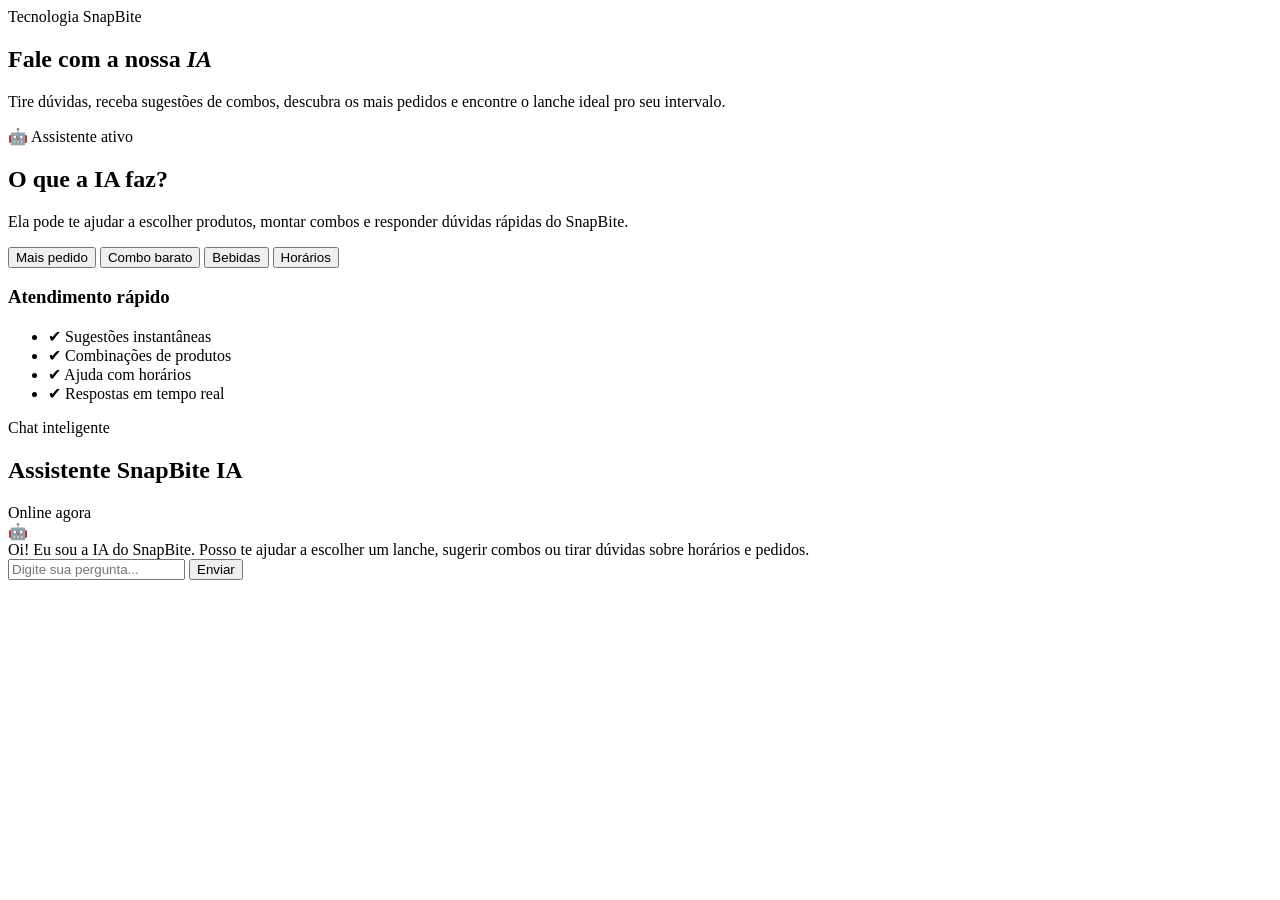
==== IA.html @ 82b2a39b "Add files via upload" ====
<!DOCTYPE html>
<html lang="pt-BR">
<head>
  <meta charset="UTF-8">
  <meta name="viewport" content="width=device-width, initial-scale=1.0">
  <title>Assistente IA | SnapBite</title>
  <link rel="icon" href="data:image/svg+xml,<svg xmlns='http://www.w3.org/2000/svg' viewBox='0 0 100 100'><text y='.9em' font-size='90'>🤖</text></svg>">
  <link rel="stylesheet" href="css/global.css">
  <link rel="stylesheet" href="css/ia.css">
</head>
<body>
  <script src="js/skeleton.js"></script>
  <main>
    <section class="ia-hero">
      <div class="ia-hero-inner">
        <span class="eyebrow">Tecnologia SnapBite</span>
        <h1>Fale com a nossa <em>IA</em></h1>
        <p>
          Tire dúvidas, receba sugestões de combos, descubra os mais pedidos
          e encontre o lanche ideal pro seu intervalo.
        </p>
      </div>
    </section>

    <section class="ia-page">
      <div class="ia-container">
        <div class="ia-grid">
          <aside class="ia-sidebar">
            <div class="ia-side-card">
              <div class="ia-badge">🤖 Assistente ativo</div>
              <h2>O que a IA faz?</h2>
              <p>
                Ela pode te ajudar a escolher produtos, montar combos
                e responder dúvidas rápidas do SnapBite.
              </p>

              <div class="ia-sugestoes">
                <button class="sugestao-btn" data-msg="Qual é o lanche mais pedido?">Mais pedido</button>
                <button class="sugestao-btn" data-msg="Me sugere um combo barato">Combo barato</button>
                <button class="sugestao-btn" data-msg="Quais bebidas combinam com hambúrguer?">Bebidas</button>
                <button class="sugestao-btn" data-msg="Quais são os horários de compra?">Horários</button>
              </div>
            </div>

            <div class="ia-side-card">
              <h3>Atendimento rápido</h3>
              <ul class="ia-info-list">
                <li>✔ Sugestões instantâneas</li>
                <li>✔ Combinações de produtos</li>
                <li>✔ Ajuda com horários</li>
                <li>✔ Respostas em tempo real</li>
              </ul>
            </div>
          </aside>

          <div class="ia-chat-card">
            <div class="ia-chat-top">
              <div>
                <span class="eyebrow">Chat inteligente</span>
                <h2>Assistente SnapBite IA</h2>
              </div>
              <div class="ia-status">
                <span class="ia-status-dot"></span>
                Online agora
              </div>
            </div>

            <div class="ia-chat-box" id="chat-box">
              <div class="msg msg-ia">
                <div class="msg-avatar">🤖</div>
                <div class="msg-bubble">
                  Oi! Eu sou a IA do SnapBite. Posso te ajudar a escolher um lanche,
                  sugerir combos ou tirar dúvidas sobre horários e pedidos.
                </div>
              </div>
            </div>

            <form class="ia-form" id="ia-form">
              <input
                type="text"
                id="ia-input"
                placeholder="Digite sua pergunta..."
                autocomplete="off"
              >
              <button type="submit" class="btn-primary">Enviar</button>
            </form>
          </div>
        </div>
      </div>
    </section>
  </main>

  <script src="js/components.js"></script>
  <script src="js/const respostasIA = [.js"></script>
  <script src="js/app.js"></script>
<script type="module" src="backend/firebase-auth.js"></script>

</body>
</html>
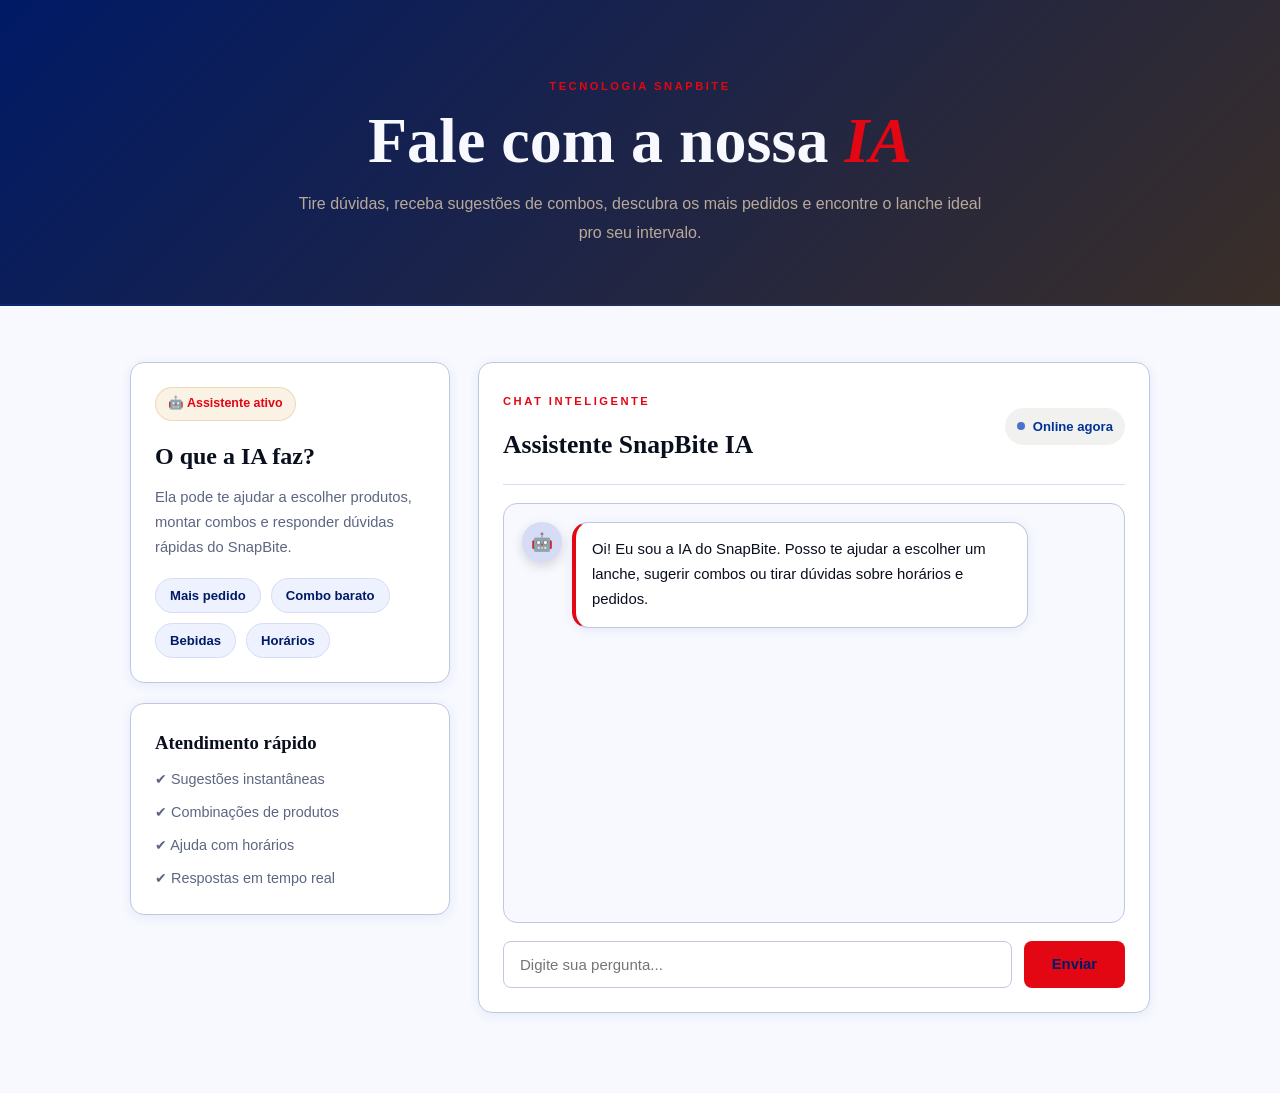
==== commit 10c0b5d8: "Atualizar o IA.html" ====
--- a/IA.html
+++ b/IA.html
@@ -5,8 +5,8 @@
   <meta name="viewport" content="width=device-width, initial-scale=1.0">
   <title>Assistente IA | SnapBite</title>
   <link rel="icon" href="data:image/svg+xml,<svg xmlns='http://www.w3.org/2000/svg' viewBox='0 0 100 100'><text y='.9em' font-size='90'>🤖</text></svg>">
-  <link rel="stylesheet" href="css/global.css">
-  <link rel="stylesheet" href="css/ia.css">
+  <link rel="stylesheet" href="global.css">
+  <link rel="stylesheet" href="IA.css">
 </head>
 <body>
   <script src="js/skeleton.js"></script>
--- a/global.css
+++ b/global.css
@@ -0,0 +1,1398 @@
+@import url('https://fonts.googleapis.com/css2?family=Playfair+Display:ital,wght@0,700;0,900;1,700&family=DM+Sans:wght@300;400;500;600;700&family=DM+Mono:wght@400;500&display=swap');
+
+:root {
+  /* ── CORES SENAI ── */
+  --mostarda:   #E30613;   /* vermelho SENAI (primário) */
+  --mostarda-cl:#FF4D57;   /* vermelho claro */
+  --vinho:      #003399;   /* azul SENAI (secundário) */
+  --vinho-cl:   #0047CC;   /* azul claro */
+  --creme:      #EEF2FF;   /* azul muito claro (fundo suave) */
+  --creme-esc:  #D6DCF5;   /* azul bordas suaves */
+  --oliva:      #003399;   /* azul escuro (reutilizado) */
+  --oliva-cl:   #4D72CC;   /* azul médio */
+  --terracota:  #C4002A;   /* vermelho escuro */
+  --terracota-cl:#E8335A;  /* vermelho médio */
+  --off-white:  #F7F9FF;   /* fundo branco azulado */
+  --cinza-q:    #5C6680;   /* cinza azulado */
+  --cinza-borda:#C0C8E0;   /* borda cinza azulada */
+  --preto-q:    #0A0F1E;   /* quase preto azulado */
+  --preto-mid:  #001A66;   /* azul SENAI muito escuro (navbar) */
+  --sombra-s:  0 2px 12px rgba(0,51,153,0.08);
+  --sombra-m:  0 6px 28px rgba(0,51,153,0.12);
+  --sombra-g:  0 16px 56px rgba(0,51,153,0.18);
+  --radius:    14px;
+  --radius-sm: 8px;
+  --radius-xl: 24px;
+  --t:         0.22s cubic-bezier(.4,0,.2,1);
+  --max-w:     1140px;
+  --gutter:    clamp(20px, 5vw, 60px);
+}
+
+*, *::before, *::after { box-sizing: border-box; margin: 0; padding: 0; }
+html { scroll-behavior: smooth; }
+
+html, body {
+  width: 100%;
+  min-height: 100%;
+}
+
+body {
+  font-family: 'DM Sans', sans-serif;
+  background: var(--off-white);
+  color: var(--preto-q);
+  min-height: 100vh;
+  display: flex;
+  flex-direction: column;
+  font-size: 16px;
+  line-height: 1.6;
+}
+
+body > main {
+  flex: 1;
+  display: block;
+  width: 100%;
+}
+
+body > .footer {
+  margin-top: auto;
+  flex-shrink: 0;
+}
+
+a { color: inherit; text-decoration: none; }
+img { display: block; max-width: 100%; }
+button, input, select, textarea { font-family: inherit; }
+
+.container {
+  width: 100%;
+  max-width: var(--max-w);
+  margin-left: auto;
+  margin-right: auto;
+  padding-left: var(--gutter);
+  padding-right: var(--gutter);
+}
+
+/* ── NAVBAR ── */
+.navbar {
+  position: sticky;
+  top: 0;
+  z-index: 1000;
+  background: var(--preto-mid);
+  border-bottom: 2px solid var(--mostarda);
+}
+
+.navbar-inner {
+  max-width: var(--max-w);
+  margin: 0 auto;
+  padding: 0 var(--gutter);
+  height: 64px;
+  display: grid;
+  grid-template-columns: 64px 1fr auto;
+  align-items: center;
+  gap: 16px;
+}
+
+.navbar-side-left {
+  display: flex;
+  align-items: center;
+  justify-content: flex-start;
+}
+
+.navbar-logo-wrap {
+  display: flex;
+  align-items: center;
+  justify-content: center;
+  gap: 10px;
+  min-width: 0;
+}
+
+.navbar-side-right {
+  display: flex;
+  align-items: center;
+  justify-content: flex-end;
+  gap: 10px;
+  min-width: max-content;
+}
+
+.navbar-logo {
+  font-family: 'Playfair Display', serif;
+  font-size: 1.55rem;
+  font-weight: 900;
+  color: var(--mostarda);
+  letter-spacing: -0.5px;
+  flex-shrink: 0;
+}
+.navbar-logo em { font-style: italic; color: var(--off-white); font-weight: 700; }
+
+.navbar-senai-logo {
+  height: 36px;
+  width: auto;
+  object-fit: contain;
+  flex-shrink: 0;
+  filter: brightness(0) invert(1);
+}
+
+.navbar-logo-divider {
+  color: rgba(255,255,255,0.4);
+  font-size: 1.4rem;
+  font-weight: 300;
+  flex-shrink: 0;
+  margin: 0 4px;
+  line-height: 1;
+}
+
+.navbar-links {
+  display: flex;
+  align-items: center;
+  gap: 2px;
+  list-style: none;
+}
+.navbar-links a {
+  display: block;
+  color: #C8BFB0;
+  font-size: 0.875rem;
+  font-weight: 500;
+  padding: 6px 14px;
+  border-radius: 6px;
+  transition: background var(--t), color var(--t);
+}
+.navbar-links a:hover { background: rgba(200,149,42,0.15); color: var(--mostarda-cl); }
+.navbar-links a.active { background: var(--mostarda); color: var(--preto-mid); font-weight: 700; }
+
+.navbar-actions { display: flex; align-items: center; gap: 10px; flex-shrink: 0; }
+
+.hamburger {
+  display: flex;
+  align-items: center;
+  justify-content: center;
+  flex-direction: column;
+  gap: 4px;
+  cursor: pointer;
+  background: none;
+  border: 1.5px solid var(--mostarda);
+  border-radius: 10px;
+  padding: 10px;
+  width: 42px;
+  height: 42px;
+  margin: 0;
+}
+
+.hamburger span {
+  display: block;
+  width: 18px;
+  height: 2px;
+  background: var(--mostarda);
+  border-radius: 2px;
+  transition: var(--t);
+}
+
+.btn-carrinho {
+  position: relative;
+  background: var(--vinho);
+  color: #fff;
+  border: none;
+  border-radius: var(--radius-sm);
+  padding: 8px 18px;
+  font-weight: 600;
+  font-size: 0.85rem;
+  cursor: pointer;
+  display: flex;
+  align-items: center;
+  gap: 8px;
+  transition: background var(--t), transform var(--t);
+}
+.btn-carrinho:hover { background: var(--vinho-cl); transform: translateY(-1px); }
+
+.carrinho-badge {
+  background: var(--mostarda);
+  color: var(--preto-mid);
+  border-radius: 50%;
+  font-size: 0.65rem;
+  font-weight: 700;
+  width: 18px; height: 18px;
+  display: flex; align-items: center; justify-content: center;
+  position: absolute;
+  top: -7px; right: -7px;
+  border: 2px solid var(--preto-mid);
+}
+
+.btn-login-nav {
+  background: transparent;
+  color: var(--mostarda);
+  border: 1.5px solid var(--mostarda);
+  border-radius: var(--radius-sm);
+  padding: 7px 16px;
+  font-weight: 600;
+  font-size: 0.85rem;
+  cursor: pointer;
+  transition: background var(--t), color var(--t);
+}
+.btn-login-nav:hover { background: var(--mostarda); color: var(--preto-mid); }
+
+/* ── BOTÕES ── */
+.btn-primary {
+  background: var(--mostarda);
+  color: var(--preto-mid);
+  border: none;
+  border-radius: var(--radius-sm);
+  padding: 13px 28px;
+  font-weight: 700;
+  font-size: 0.925rem;
+  cursor: pointer;
+  transition: background var(--t), transform var(--t), box-shadow var(--t);
+  display: inline-flex;
+  align-items: center;
+  gap: 8px;
+}
+.btn-primary:hover { background: var(--mostarda-cl); transform: translateY(-2px); box-shadow: 0 6px 20px rgba(200,149,42,0.35); }
+
+.btn-secondary {
+  background: var(--vinho);
+  color: #fff;
+  border: none;
+  border-radius: var(--radius-sm);
+  padding: 12px 26px;
+  font-weight: 600;
+  font-size: 0.9rem;
+  cursor: pointer;
+  transition: background var(--t), transform var(--t);
+  display: inline-flex;
+  align-items: center;
+  gap: 8px;
+}
+.btn-secondary:hover { background: var(--vinho-cl); transform: translateY(-2px); }
+
+.btn-ghost {
+  background: transparent;
+  color: var(--oliva);
+  border: 1.5px solid var(--oliva);
+  border-radius: var(--radius-sm);
+  padding: 12px 26px;
+  font-weight: 600;
+  font-size: 0.9rem;
+  cursor: pointer;
+  transition: background var(--t), color var(--t);
+  display: inline-flex;
+  align-items: center;
+  gap: 8px;
+}
+.btn-ghost:hover { background: var(--oliva); color: #fff; }
+
+/* ── FOOTER ── */
+/* garante que o footer sempre fica no fundo */
+main {
+  flex: 1;
+}
+.footer {
+  margin-top: auto;
+}
+.footer {
+  background: var(--preto-mid);
+  color: #A09080;
+  flex-shrink: 0;
+  margin-top: auto;
+}
+
+.footer-main {
+  max-width: var(--max-w);
+  margin: 0 auto;
+  padding: 64px var(--gutter) 48px;
+  display: grid;
+  grid-template-columns: 2.2fr 1fr 1fr 1.5fr;
+  gap: 48px;
+  border-bottom: 1px solid rgba(255,255,255,0.06);
+}
+
+.footer-logo {
+  font-family: 'Playfair Display', serif;
+  font-size: 1.8rem;
+  font-weight: 900;
+  color: var(--mostarda);
+  display: block;
+  margin-bottom: 14px;
+}
+.footer-logo em { font-style: italic; color: #99B8FF; font-weight: 700; }
+
+.footer-brand p { font-size: 0.875rem; line-height: 1.75; color: #7A6E60; max-width: 260px; }
+
+.footer-socials { display: flex; gap: 10px; margin-top: 22px; }
+
+.soc { width: 36px; height: 36px; border-radius: 8px; display: flex; align-items: center; justify-content: center; font-size: 1rem; cursor: pointer; transition: transform var(--t), opacity var(--t); opacity: 0.8; }
+.soc:hover { transform: translateY(-3px); opacity: 1; }
+.soc.ig { background: #833ab4; color: #fff; }
+.soc.tw { background: #1DA1F2; color: #fff; }
+.soc.wa { background: #25D366; color: #fff; }
+
+.footer-col h4 { font-size: 0.7rem; font-weight: 700; text-transform: uppercase; letter-spacing: 2px; color: var(--mostarda); margin-bottom: 18px; }
+.footer-col ul { list-style: none; display: flex; flex-direction: column; gap: 9px; }
+.footer-col ul a { font-size: 0.875rem; color: #7A6E60; transition: color var(--t), padding-left var(--t); display: block; }
+.footer-col ul a:hover { color: var(--creme); padding-left: 5px; }
+
+.horario-row { display: flex; justify-content: space-between; font-size: 0.85rem; gap: 12px; padding: 6px 0; border-bottom: 1px solid rgba(255,255,255,0.04); }
+.horario-row:last-of-type { border-bottom: none; }
+.horario-row .dia { color: #6A5E52; }
+.horario-row .hr { color: var(--oliva-cl); font-weight: 600; font-family: 'DM Mono', monospace; font-size: 0.8rem; }
+.horario-row.off .hr { color: #5A4E48; }
+
+.footer-bottom-bar {
+  max-width: var(--max-w);
+  margin: 0 auto;
+  padding: 22px var(--gutter);
+  display: flex;
+  align-items: center;
+  justify-content: space-between;
+  gap: 16px;
+  flex-wrap: wrap;
+  font-size: 0.8rem;
+  color: #4A3E38;
+}
+.footer-bottom-bar a { color: #5A4E48; transition: color var(--t); }
+.footer-bottom-bar a:hover { color: var(--mostarda); }
+
+/* ── COOKIE ── */
+.cookie-banner {
+  position: fixed;
+  bottom: 0; left: 0; right: 0;
+  z-index: 9999;
+  background: var(--preto-mid);
+  border-top: 2px solid var(--mostarda);
+  transform: translateY(0);
+  transition: transform 0.4s cubic-bezier(.4,0,.2,1);
+}
+.cookie-banner.hidden { transform: translateY(110%); }
+.cookie-inner { max-width: var(--max-w); margin: 0 auto; padding: 18px var(--gutter); display: flex; align-items: center; justify-content: space-between; gap: 24px; flex-wrap: wrap; }
+.cookie-text { font-size: 0.875rem; color: #B0A090; line-height: 1.6; max-width: 640px; }
+.cookie-text a { color: var(--mostarda); font-weight: 600; text-decoration: underline; text-underline-offset: 3px; }
+.cookie-btns { display: flex; gap: 10px; flex-shrink: 0; }
+.btn-ck-ok { background: var(--mostarda); color: var(--preto-mid); border: none; border-radius: var(--radius-sm); padding: 9px 22px; font-weight: 700; font-size: 0.85rem; cursor: pointer; transition: background var(--t); }
+.btn-ck-ok:hover { background: var(--mostarda-cl); }
+.btn-ck-no { background: transparent; color: #6A5E52; border: 1px solid #3A3028; border-radius: var(--radius-sm); padding: 9px 18px; font-size: 0.85rem; cursor: pointer; transition: border-color var(--t), color var(--t); }
+.btn-ck-no:hover { border-color: #6A5E52; color: #B0A090; }
+
+/* ── MODAL ── */
+.modal-overlay { position: fixed; inset: 0; background: rgba(28,20,16,0.72); z-index: 5000; display: flex; align-items: center; justify-content: center; padding: 20px; opacity: 0; pointer-events: none; transition: opacity 0.28s; backdrop-filter: blur(3px); }
+.modal-overlay.active { opacity: 1; pointer-events: all; }
+.modal-box { background: var(--off-white); border-radius: var(--radius-xl); padding: 40px; max-width: 440px; width: 100%; box-shadow: var(--sombra-g); transform: translateY(24px) scale(0.98); transition: transform 0.32s cubic-bezier(.4,0,.2,1); position: relative; border-top: 4px solid var(--mostarda); }
+.modal-overlay.active .modal-box { transform: translateY(0) scale(1); }
+.modal-close { position: absolute; top: 14px; right: 18px; background: none; border: none; font-size: 1.3rem; cursor: pointer; color: var(--cinza-q); line-height: 1; transition: color var(--t); }
+.modal-close:hover { color: var(--terracota); }
+.modal-box h2 { font-family: 'Playfair Display', serif; font-size: 1.7rem; font-weight: 900; color: var(--preto-q); margin-bottom: 5px; }
+.modal-sub { color: var(--cinza-q); font-size: 0.9rem; margin-bottom: 26px; }
+.modal-tabs { display: flex; gap: 3px; background: var(--creme-esc); border-radius: var(--radius-sm); padding: 3px; margin-bottom: 22px; }
+.modal-tab { flex: 1; padding: 8px; border-radius: 6px; cursor: pointer; font-weight: 600; font-size: 0.875rem; color: var(--cinza-q); border: none; background: none; transition: background var(--t), color var(--t); text-align: center; }
+.modal-tab.active { background: var(--off-white); color: var(--preto-q); box-shadow: var(--sombra-s); }
+.tab-content { display: none; }
+.tab-content.active { display: block; }
+.social-btns { display: flex; flex-direction: column; gap: 10px; margin-bottom: 20px; }
+.btn-soc { display: flex; align-items: center; gap: 12px; border: 1.5px solid var(--cinza-borda); border-radius: var(--radius-sm); padding: 11px 16px; font-weight: 600; font-size: 0.9rem; cursor: pointer; background: #fff; color: var(--preto-q); transition: border-color var(--t), box-shadow var(--t), transform var(--t); }
+.btn-soc:hover { border-color: var(--mostarda); box-shadow: 0 3px 12px rgba(200,149,42,0.15); transform: translateY(-1px); }
+.btn-soc img { width: 20px; height: 20px; border-radius: 4px; }
+.divider { display: flex; align-items: center; gap: 10px; margin-bottom: 18px; font-size: 0.8rem; color: var(--cinza-borda); font-weight: 500; letter-spacing: 0.5px; text-transform: uppercase; }
+.divider::before, .divider::after { content: ''; flex: 1; height: 1px; background: var(--cinza-borda); }
+.form-group { margin-bottom: 14px; }
+.form-group label { display: block; font-size: 0.8rem; font-weight: 700; color: var(--oliva); margin-bottom: 6px; text-transform: uppercase; letter-spacing: 0.8px; }
+.form-group input { width: 100%; padding: 11px 14px; border: 1.5px solid var(--cinza-borda); border-radius: var(--radius-sm); font-size: 0.9rem; background: #fff; transition: border-color var(--t); outline: none; color: var(--preto-q); }
+.form-group input:focus { border-color: var(--mostarda); }
+.modal-sucesso .modal-box { text-align: center; border-top-color: var(--oliva-cl); }
+.sucesso-icon { font-size: 4rem; margin-bottom: 14px; }
+.modal-sucesso h2 { color: var(--oliva); font-size: 1.6rem; margin-bottom: 12px; }
+.msg-compra { background: var(--creme-esc); border-left: 4px solid var(--oliva-cl); border-radius: var(--radius-sm); padding: 18px; font-size: 0.95rem; line-height: 1.7; color: var(--preto-mid); text-align: left; margin: 18px 0 24px; font-weight: 500; }
+
+/* ── TOAST ── */
+.toast-container { position: fixed; bottom: 28px; right: 28px; z-index: 8000; display: flex; flex-direction: column; gap: 10px; }
+.toast { background: var(--preto-mid); color: var(--creme); padding: 14px 20px; border-radius: var(--radius-sm); display: flex; align-items: center; gap: 10px; font-size: 0.875rem; font-weight: 500; max-width: 320px; box-shadow: var(--sombra-g); animation: toastIn 0.3s cubic-bezier(.4,0,.2,1); border-left: 3px solid var(--oliva-cl); }
+.toast.success { border-left-color: var(--oliva-cl); }
+.toast.error { border-left-color: var(--terracota); }
+.toast.warning { border-left-color: var(--mostarda); }
+.toast.info { border-left-color: var(--vinho-cl); }
+.toast .toast-icon { font-size: 1.1rem; flex-shrink: 0; }
+@keyframes toastIn { from { transform: translateX(50px); opacity: 0; } to { transform: translateX(0); opacity: 1; } }
+
+/* ── UTILS ── */
+.eyebrow { display: inline-block; font-size: 0.7rem; font-weight: 700; text-transform: uppercase; letter-spacing: 2.5px; color: var(--mostarda); margin-bottom: 10px; }
+.section-title { font-family: 'Playfair Display', serif; font-size: clamp(1.7rem, 3.5vw, 2.4rem); font-weight: 900; color: var(--preto-q); line-height: 1.15; margin-bottom: 10px; }
+.section-lead { color: var(--cinza-q); font-size: 1rem; line-height: 1.7; max-width: 560px; }
+.tag { display: inline-block; padding: 3px 10px; border-radius: 4px; font-size: 0.7rem; font-weight: 700; text-transform: uppercase; letter-spacing: 1px; }
+.tag-m { background: var(--mostarda); color: var(--preto-mid); }
+.tag-v { background: var(--vinho); color: #fff; }
+.tag-o { background: var(--oliva); color: #fff; }
+.tag-t { background: var(--terracota); color: #fff; }
+
+/* ── RESPONSIVO ── */
+@media (max-width: 900px) {
+  .navbar-links { display: none; flex-direction: column; gap: 4px; position: absolute; top: 64px; left: 0; right: 0; background: var(--preto-mid); padding: 16px var(--gutter) 20px; border-bottom: 2px solid var(--mostarda); }
+  .navbar-links.open { display: flex; }
+  .navbar-links a { padding: 10px 14px; border-radius: var(--radius-sm); }
+  .navbar-inner { position: relative; }
+  .hamburger { display: flex; }
+  .footer-main { grid-template-columns: 1fr 1fr; gap: 32px; }
+}
+@media (max-width: 560px) {
+  .footer-main { grid-template-columns: 1fr; gap: 28px; }
+  .modal-box { padding: 28px 20px; }
+  .cookie-inner { flex-direction: column; align-items: flex-start; }
+}
+
+/* ─────────────────────────────────────────
+   MODAL DE PAGAMENTO
+   ───────────────────────────────────────── */
+.pagamento-box {
+  max-width: 500px;
+  border-top-color: var(--oliva-cl);
+}
+
+.pag-total-pill {
+  display: inline-block;
+  background: var(--creme-esc);
+  border: 1.5px solid var(--cinza-borda);
+  border-radius: 50px;
+  padding: 6px 18px;
+  font-family: 'DM Mono', monospace;
+  font-size: 1rem;
+  font-weight: 600;
+  color: var(--vinho);
+  margin-bottom: 24px;
+}
+
+.metodos-grid {
+  display: grid;
+  grid-template-columns: 1fr 1fr;
+  gap: 12px;
+  margin-bottom: 20px;
+}
+
+.metodo-btn {
+  display: flex;
+  align-items: center;
+  gap: 12px;
+  border: 2px solid var(--cinza-borda);
+  border-radius: var(--radius);
+  padding: 14px 16px;
+  background: #fff;
+  cursor: pointer;
+  text-align: left;
+  transition: border-color var(--t), box-shadow var(--t), background var(--t);
+  position: relative;
+}
+
+.metodo-btn:hover {
+  border-color: var(--mostarda);
+  box-shadow: 0 4px 16px rgba(200,149,42,0.15);
+}
+
+.metodo-btn.ativo {
+  border-color: var(--oliva);
+  background: rgba(74,82,64,0.04);
+  box-shadow: 0 4px 16px rgba(74,82,64,0.15);
+}
+
+.metodo-icon {
+  font-size: 1.6rem;
+  flex-shrink: 0;
+  width: 36px;
+  text-align: center;
+}
+
+.metodo-info {
+  display: flex;
+  flex-direction: column;
+  gap: 2px;
+  flex: 1;
+}
+
+.metodo-nome {
+  font-weight: 700;
+  font-size: 0.95rem;
+  color: var(--preto-q);
+}
+
+.metodo-desc {
+  font-size: 0.75rem;
+  color: var(--cinza-q);
+}
+
+.metodo-check {
+  font-size: 0.8rem;
+  font-weight: 900;
+  color: var(--oliva-cl);
+  opacity: 0;
+  transition: opacity var(--t);
+  flex-shrink: 0;
+}
+
+.metodo-btn.ativo .metodo-check { opacity: 1; }
+
+.pag-extra {
+  margin-bottom: 16px;
+  animation: fadeInPag 0.25s ease;
+}
+
+@keyframes fadeInPag {
+  from { opacity: 0; transform: translateY(8px); }
+  to   { opacity: 1; transform: translateY(0); }
+}
+
+.btn-confirmar-pag {
+  width: 100%;
+  padding: 15px;
+  background: var(--oliva);
+  color: #fff;
+  border: none;
+  border-radius: var(--radius-sm);
+  font-weight: 700;
+  font-size: 0.97rem;
+  cursor: pointer;
+  margin-top: 8px;
+  transition: background var(--t), opacity var(--t), transform var(--t), box-shadow var(--t);
+  display: flex;
+  align-items: center;
+  justify-content: center;
+  gap: 8px;
+}
+
+.btn-confirmar-pag:not(:disabled):hover {
+  background: #3a4132;
+  transform: translateY(-2px);
+  box-shadow: 0 6px 20px rgba(74,82,64,0.35);
+}
+
+.btn-confirmar-pag:disabled {
+  opacity: 0.38;
+  cursor: not-allowed;
+}
+
+/* ═══════════════════════════════════════════════════════
+   SKELETON LOADING — SnapBite
+   Sistema de esqueleto animado para carregamento de página
+   ═══════════════════════════════════════════════════════ */
+
+/* ── Tela de splash ao carregar a página ── */
+#snapbite-splash {
+  position: fixed;
+  inset: 0;
+  z-index: 99999;
+  background: var(--preto-mid);
+  display: flex;
+  flex-direction: column;
+  align-items: center;
+  justify-content: center;
+  gap: 28px;
+  transition: opacity 0.5s cubic-bezier(.4,0,.2,1), visibility 0.5s;
+}
+
+#snapbite-splash.hidden {
+  opacity: 0;
+  visibility: hidden;
+  pointer-events: none;
+}
+
+.splash-logo {
+  font-family: 'Playfair Display', serif;
+  font-size: 2.8rem;
+  font-weight: 900;
+  color: var(--mostarda);
+  letter-spacing: -1px;
+  animation: splashPulse 1.6s ease-in-out infinite;
+}
+
+.splash-logo em {
+  font-style: italic;
+  color: var(--off-white);
+  font-weight: 700;
+}
+
+@keyframes splashPulse {
+  0%, 100% { opacity: 1; transform: scale(1); }
+  50%       { opacity: 0.7; transform: scale(0.97); }
+}
+
+.splash-bar-wrap {
+  width: 200px;
+  height: 3px;
+  background: rgba(255,255,255,0.08);
+  border-radius: 99px;
+  overflow: hidden;
+}
+
+.splash-bar {
+  height: 100%;
+  width: 0%;
+  background: linear-gradient(90deg, var(--mostarda), var(--mostarda-cl));
+  border-radius: 99px;
+  transition: width 0.35s cubic-bezier(.4,0,.2,1);
+  box-shadow: 0 0 12px rgba(200,149,42,0.5);
+}
+
+.splash-tagline {
+  font-size: 0.75rem;
+  font-weight: 600;
+  letter-spacing: 3px;
+  text-transform: uppercase;
+  color: #6A5E52;
+}
+
+/* ── Shimmer base — aplicado em qualquer elemento ── */
+.sk {
+  background: linear-gradient(
+    90deg,
+    var(--creme-esc) 25%,
+    #f0e8d4 50%,
+    var(--creme-esc) 75%
+  );
+  background-size: 200% 100%;
+  animation: shimmer 1.6s infinite linear;
+  border-radius: 6px;
+  display: block;
+}
+
+@keyframes shimmer {
+  0%   { background-position: 200% 0; }
+  100% { background-position: -200% 0; }
+}
+
+/* ── Wrapper que envolve o conteúdo real e o skeleton ── */
+.sk-wrap { position: relative; }
+
+.sk-wrap .sk-layer {
+  position: absolute;
+  inset: 0;
+  z-index: 10;
+  background: var(--off-white);
+  transition: opacity 0.4s ease, visibility 0.4s;
+}
+
+.sk-wrap.loaded .sk-layer {
+  opacity: 0;
+  visibility: hidden;
+  pointer-events: none;
+}
+
+/* ── Skeleton: card de produto ── */
+.sk-prod-card {
+  background: #fff;
+  border: 1.5px solid var(--cinza-borda);
+  border-radius: var(--radius);
+  overflow: hidden;
+  display: flex;
+  flex-direction: column;
+}
+
+.sk-prod-img {
+  height: 170px;
+  width: 100%;
+}
+
+.sk-prod-body {
+  padding: 18px;
+  display: flex;
+  flex-direction: column;
+  gap: 10px;
+}
+
+.sk-prod-nome  { height: 18px; width: 70%; }
+.sk-prod-desc1 { height: 13px; width: 100%; }
+.sk-prod-desc2 { height: 13px; width: 80%; }
+.sk-prod-foot  {
+  display: flex;
+  align-items: center;
+  justify-content: space-between;
+  margin-top: 8px;
+}
+.sk-prod-preco { height: 22px; width: 60px; }
+.sk-prod-btn   { height: 38px; width: 38px; border-radius: 8px; }
+
+/* ── Skeleton: hero da home ── */
+.sk-hero-tag   { height: 24px; width: 160px; border-radius: 4px; }
+.sk-hero-h1-1  { height: 54px; width: 90%; margin-top: 16px; border-radius: 8px; }
+.sk-hero-h1-2  { height: 54px; width: 70%; margin-top: 10px; border-radius: 8px; }
+.sk-hero-p     { height: 16px; width: 95%; margin-top: 18px; }
+.sk-hero-p2    { height: 16px; width: 80%; margin-top: 8px; }
+.sk-hero-ctas  { display: flex; gap: 12px; margin-top: 32px; }
+.sk-hero-btn   { height: 48px; width: 160px; border-radius: var(--radius-sm); }
+.sk-hero-btn2  { height: 48px; width: 140px; border-radius: var(--radius-sm); }
+.sk-hero-nums  { display: flex; gap: 0; margin-top: 48px; border: 1px solid var(--creme-esc); border-radius: var(--radius-sm); overflow: hidden; width: fit-content; }
+.sk-hero-num   { padding: 14px 24px; border-right: 1px solid var(--creme-esc); display: flex; flex-direction: column; gap: 6px; align-items: center; }
+.sk-hero-num:last-child { border-right: none; }
+.sk-hero-num-val { height: 26px; width: 52px; border-radius: 4px; }
+.sk-hero-num-lab { height: 11px; width: 62px; border-radius: 3px; }
+
+.sk-hero-card {
+  background: var(--creme);
+  border-radius: var(--radius-xl);
+  padding: 36px 32px;
+  max-width: 340px;
+  margin-left: auto;
+  display: flex;
+  flex-direction: column;
+  align-items: center;
+  gap: 14px;
+}
+.sk-hero-card-img   { height: 96px; width: 96px; border-radius: 50%; margin-bottom: 6px; }
+.sk-hero-card-nome  { height: 22px; width: 80%; border-radius: 6px; }
+.sk-hero-card-desc  { height: 14px; width: 90%; }
+.sk-hero-card-desc2 { height: 14px; width: 70%; }
+.sk-hero-card-row   { display: flex; align-items: center; justify-content: space-between; width: 100%; margin-top: 6px; }
+.sk-hero-card-preco { height: 28px; width: 72px; border-radius: 6px; }
+.sk-hero-card-btn   { height: 40px; width: 90px; border-radius: var(--radius-sm); }
+
+/* ── Skeleton: depoimento ── */
+.sk-depo-card {
+  background: var(--off-white);
+  border: 1px solid var(--cinza-borda);
+  border-radius: var(--radius);
+  padding: 28px;
+  display: flex;
+  flex-direction: column;
+  gap: 14px;
+}
+.sk-depo-stars { height: 14px; width: 90px; border-radius: 3px; }
+.sk-depo-t1    { height: 14px; width: 100%; }
+.sk-depo-t2    { height: 14px; width: 95%; }
+.sk-depo-t3    { height: 14px; width: 75%; }
+.sk-depo-autor { display: flex; align-items: center; gap: 12px; margin-top: 6px; }
+.sk-depo-av    { width: 40px; height: 40px; border-radius: 50%; flex-shrink: 0; }
+.sk-depo-info  { display: flex; flex-direction: column; gap: 6px; flex: 1; }
+.sk-depo-nome  { height: 13px; width: 100px; }
+.sk-depo-cargo { height: 11px; width: 130px; }
+
+/* ── Skeleton: página hero genérica (cardápio, carrinho, etc.) ── */
+.sk-page-hero {
+  background: var(--creme);
+  border-bottom: 2px solid var(--creme-esc);
+  padding: 52px 0 40px;
+}
+.sk-page-hero-inner {
+  max-width: var(--max-w);
+  margin: 0 auto;
+  padding: 0 var(--gutter);
+  display: flex;
+  flex-direction: column;
+  gap: 14px;
+}
+.sk-ph-eye  { height: 14px; width: 90px; }
+.sk-ph-h1   { height: 44px; width: 340px; border-radius: 8px; }
+.sk-ph-p    { height: 14px; width: 480px; max-width: 90%; }
+
+/* ── Progress bar no topo (NProgress style) ── */
+#sk-topbar {
+  position: fixed;
+  top: 0;
+  left: 0;
+  height: 3px;
+  width: 0%;
+  background: linear-gradient(90deg, var(--mostarda), var(--mostarda-cl));
+  z-index: 999999;
+  box-shadow: 0 0 10px rgba(200,149,42,0.6);
+  transition: width 0.3s ease, opacity 0.4s ease;
+  border-radius: 0 2px 2px 0;
+}
+
+#sk-topbar::after {
+  content: '';
+  position: absolute;
+  right: 0;
+  top: 50%;
+  transform: translateY(-50%);
+  width: 80px;
+  height: 100%;
+  background: linear-gradient(90deg, transparent, var(--mostarda-cl));
+  filter: blur(4px);
+  border-radius: 99px;
+}
+
+/* ── BOTÃO DE TEMA ── */
+.btn-theme {
+  width: 40px;
+  height: 40px;
+  border-radius: 10px;
+  border: 1px solid rgba(200,149,42,0.22);
+  background: rgba(255,255,255,0.04);
+  color: var(--mostarda-cl);
+  display: inline-flex;
+  align-items: center;
+  justify-content: center;
+  cursor: pointer;
+  transition: transform var(--t), background var(--t), border-color var(--t), box-shadow var(--t);
+  backdrop-filter: blur(8px);
+  flex-shrink: 0;
+}
+
+.btn-theme:hover {
+  transform: translateY(-1px);
+  background: rgba(200,149,42,0.12);
+  border-color: rgba(200,149,42,0.45);
+  box-shadow: 0 8px 22px rgba(0,0,0,0.18);
+}
+
+.btn-theme .theme-icon {
+  font-size: 1rem;
+  line-height: 1;
+}
+
+/* ── TEMA NOTURNO PREMIUM ── */
+body.dark {
+  --creme: #16120f;
+  --creme-esc: #241d18;
+  --off-white: #110d0b;
+  --cinza-q: #b7a896;
+  --cinza-borda: #3a3028;
+  --preto-q: #f7efe5;
+  --preto-mid: #0f0b09;
+  --mostarda-cl: #f2d97a;
+  --oliva: #95a782;
+  --oliva-cl: #b0c49d;
+  --sombra-s: 0 2px 14px rgba(0,0,0,0.28);
+  --sombra-m: 0 8px 30px rgba(0,0,0,0.34);
+  --sombra-g: 0 18px 58px rgba(0,0,0,0.42);
+}
+
+body.dark {
+  background: radial-gradient(circle at top, rgba(125,29,63,0.10) 0%, transparent 35%), var(--off-white);
+  color: var(--preto-q);
+}
+
+/* navbar */
+body.dark .navbar {
+  background: rgba(15,11,9,0.92);
+  border-bottom: 1px solid rgba(200,149,42,0.20);
+  backdrop-filter: blur(12px);
+}
+
+body.dark .navbar-links a {
+  color: #c9bcad;
+}
+
+body.dark .navbar-links a:hover {
+  background: rgba(200,149,42,0.12);
+  color: var(--mostarda-cl);
+}
+
+body.dark .navbar-links a.active {
+  background: var(--mostarda);
+  color: #1a120b;
+}
+
+body.dark .btn-theme {
+  background: rgba(200,149,42,0.08);
+  border-color: rgba(200,149,42,0.30);
+  color: var(--mostarda-cl);
+}
+
+/* superfícies principais */
+body.dark .page-hero,
+body.dark .sec-destaque,
+body.dark .sec-depo,
+body.dark .sec-porque,
+body.dark .strip-cats,
+body.dark .cardapio-body,
+body.dark .promos-wrap,
+body.dark .carrinho-wrap,
+body.dark .ia-page,
+body.dark .sobre-section,
+body.dark .termos-wrap,
+body.dark .suporte-section,
+body.dark .sec-mapa {
+  background: var(--off-white) !important;
+  color: var(--preto-q);
+}
+
+/* cards / blocos */
+body.dark .prod-card,
+body.dark .resumo,
+body.dark .promo-card,
+body.dark .promo-mini,
+body.dark .unidade-card,
+body.dark .mais-card,
+body.dark .porque-item,
+body.dark .depo-card,
+body.dark .ia-side-card,
+body.dark .ia-chat-card,
+body.dark .c-item,
+body.dark .modal-box,
+body.dark #chat-inicio,
+body.dark #chat-aguardando,
+body.dark #chat-janela,
+body.dark .termos-toc,
+body.dark .termos-sec,
+body.dark .membro,
+body.dark .val-card,
+body.dark .num-box {
+  background: #181310 !important;
+  color: var(--preto-q) !important;
+  border-color: var(--cinza-borda) !important;
+  box-shadow: var(--sombra-s);
+}
+
+/* textos */
+body.dark p,
+body.dark .prod-desc,
+body.dark .c-desc,
+body.dark .section-lead,
+body.dark .porque-sub,
+body.dark .ia-side-card p,
+body.dark .ia-info-list,
+body.dark .depo-cargo,
+body.dark .unidade-endereco,
+body.dark .mapa-header p,
+body.dark .page-hero p {
+  color: var(--cinza-q) !important;
+}
+
+body.dark h1,
+body.dark h2,
+body.dark h3,
+body.dark h4,
+body.dark .prod-nome,
+body.dark .c-nome,
+body.dark .depo-nome,
+body.dark .unidade-nome,
+body.dark .section-title {
+  color: var(--preto-q) !important;
+}
+
+/* campos */
+body.dark input,
+body.dark textarea,
+body.dark select,
+body.dark .busca-wrap {
+  background: #120f0d !important;
+  color: var(--preto-q) !important;
+  border-color: var(--cinza-borda) !important;
+}
+
+body.dark input::placeholder,
+body.dark textarea::placeholder {
+  color: #8f7f70;
+}
+
+/* botões secundários */
+body.dark .btn-ghost {
+  color: #d7c6b4;
+  border-color: #5a4d41;
+}
+
+body.dark .btn-ghost:hover {
+  background: #2a221c;
+  color: #fff;
+}
+
+body.dark .filtro-btn {
+  background: transparent;
+  color: #c8b9aa;
+  border-color: #4b3f35;
+}
+
+body.dark .filtro-btn:hover {
+  border-color: var(--mostarda);
+  color: var(--mostarda-cl);
+}
+
+body.dark .filtro-btn.active {
+  background: var(--mostarda);
+  color: #1a120b;
+  border-color: var(--mostarda);
+}
+
+/* footer */
+body.dark .footer {
+  background: #0b0908;
+  color: #a99684;
+}
+
+body.dark .footer-col ul a,
+body.dark .footer-brand p {
+  color: #9f8e7f;
+}
+
+body.dark .footer-col ul a:hover {
+  color: var(--mostarda-cl);
+}
+
+/* detalhes de contraste */
+body.dark .r-linha.r-total .r-val,
+body.dark .prod-preco,
+body.dark .mais-preco,
+body.dark .loc-stat-val,
+body.dark .nb-val {
+  color: var(--mostarda-cl) !important;
+}
+
+/* ── NAVBAR MODERNA ── */
+.navbar {
+  position: sticky;
+  top: 0;
+  z-index: 1000;
+  overflow: visible;
+}
+
+@media (max-width: 900px) {
+  .navbar-inner {
+    grid-template-columns: 52px 1fr auto;
+    gap: 10px;
+  }
+
+  .navbar-logo-wrap {
+    justify-content: center;
+  }
+
+  .navbar-side-right {
+    gap: 8px;
+  }
+
+  .btn-carrinho-text {
+    display: none;
+  }
+
+  .btn-login-nav {
+    padding: 7px 12px;
+    font-size: 0.8rem;
+  }
+}
+
+.navbar-side {
+  display: flex;
+  align-items: center;
+  min-width: 0;
+}
+
+.navbar-side-left {
+  justify-content: flex-start;
+}
+
+.navbar-side-right {
+  justify-content: flex-end;
+  gap: 10px;
+}
+
+.navbar-logo-wrap {
+  display: flex;
+  align-items: center;
+  justify-content: center;
+  gap: 10px;
+  min-width: 0;
+}
+
+.navbar-logo-wrap .navbar-logo {
+  font-size: 2rem;
+  line-height: 1;
+  white-space: nowrap;
+  transition: transform .25s ease, font-size .25s ease;
+}
+
+.navbar.scrolled .navbar-logo-wrap .navbar-logo {
+  font-size: 1.55rem;
+}
+
+.carrinho-link {
+  display: inline-flex;
+}
+
+.btn-theme {
+  background: transparent;
+  border: 1.5px solid var(--mostarda);
+  color: var(--mostarda);
+  border-radius: 8px;
+  width: 40px;
+  height: 40px;
+  cursor: pointer;
+  display: inline-flex;
+  align-items: center;
+  justify-content: center;
+  transition: all var(--t);
+  flex-shrink: 0;
+}
+
+.btn-theme:hover {
+  background: rgba(200,149,42,0.12);
+}
+
+.btn-theme .theme-icon,
+.theme-icon-mobile {
+  font-size: 1rem;
+  line-height: 1;
+}
+
+.hamburger {
+  display: inline-flex;
+  flex-direction: column;
+  justify-content: center;
+  gap: 5px;
+  width: 42px;
+  height: 42px;
+  background: transparent;
+  border: 1.5px solid var(--mostarda);
+  border-radius: 8px;
+  cursor: pointer;
+  padding: 0 9px;
+  transition: all var(--t);
+  flex-shrink: 0;
+}
+
+.hamburger:hover {
+  background: rgba(200,149,42,0.12);
+}
+
+.hamburger span {
+  width: 100%;
+  height: 2px;
+  background: var(--mostarda);
+  border-radius: 999px;
+  transition: transform .25s ease, opacity .25s ease;
+}
+
+.hamburger.active span:nth-child(1) {
+  transform: translateY(7px) rotate(45deg);
+}
+
+.hamburger.active span:nth-child(2) {
+  opacity: 0;
+}
+
+.hamburger.active span:nth-child(3) {
+  transform: translateY(-7px) rotate(-45deg);
+}
+
+.menu-mobile {
+  position: fixed;
+  top: 64px;
+  right: -320px;
+  width: 290px;
+  max-width: 85vw;
+  height: calc(100vh - 64px);
+  background: var(--preto-mid);
+  border-left: 1px solid rgba(255,255,255,0.06);
+  box-shadow: -10px 0 30px rgba(0,0,0,0.22);
+  padding: 22px;
+  display: flex;
+  flex-direction: column;
+  gap: 8px;
+  transition: right .28s ease;
+  z-index: 1002;
+}
+
+.menu-mobile.open {
+  right: 0;
+}
+
+.menu-mobile a,
+.menu-theme-mobile {
+  background: transparent;
+  border: none;
+  color: #fff;
+  font-size: 0.95rem;
+  padding: 12px 10px;
+  border-radius: 8px;
+  text-align: left;
+  cursor: pointer;
+  transition: background var(--t), color var(--t);
+}
+
+.menu-mobile a:hover,
+.menu-theme-mobile:hover {
+  background: rgba(200,149,42,0.12);
+  color: var(--mostarda-cl);
+}
+
+.menu-theme-mobile {
+  display: flex;
+  align-items: center;
+  gap: 10px;
+}
+
+.menu-overlay {
+  position: fixed;
+  inset: 64px 0 0 0;
+  background: rgba(0,0,0,0.35);
+  opacity: 0;
+  visibility: hidden;
+  transition: opacity .25s ease, visibility .25s ease;
+  z-index: 1001;
+}
+
+.menu-overlay.show {
+  opacity: 1;
+  visibility: visible;
+}
+
+body.menu-open {
+  overflow: hidden;
+}
+
+@media (max-width: 900px) {
+  .btn-carrinho-text {
+    display: none;
+  }
+
+  .btn-carrinho {
+    padding: 8px 12px;
+  }
+
+  .btn-login-nav {
+    padding: 7px 12px;
+  }
+
+  .navbar-inner-modern {
+    grid-template-columns: 1fr auto 1fr;
+    gap: 10px;
+  }
+
+  .navbar-logo-wrap .navbar-logo {
+    font-size: 1.7rem;
+  }
+
+  .navbar.scrolled .navbar-logo-wrap .navbar-logo {
+    font-size: 1.35rem;
+  }
+}
+
+@media (max-width: 640px) {
+  .navbar-side-right {
+    gap: 8px;
+  }
+
+  .btn-login-nav {
+    padding: 7px 10px;
+    font-size: 0.8rem;
+  }
+
+  .btn-theme,
+  .hamburger {
+    width: 38px;
+    height: 38px;
+  }
+
+  .navbar-logo-wrap .navbar-logo {
+    font-size: 1.5rem;
+  }
+
+  .navbar.scrolled .navbar-logo-wrap .navbar-logo {
+    font-size: 1.2rem;
+  }
+}
+
+/* ── MENU MOBILE À ESQUERDA ── */
+.menu-mobile {
+  position: fixed;
+  top: 64px;
+  left: 0;
+  right: auto;
+  width: min(320px, 84vw);
+  height: calc(100vh - 64px);
+  background: var(--preto-mid);
+  border-right: 1px solid rgba(255,255,255,0.08);
+  border-left: none;
+  box-shadow: 18px 0 40px rgba(0,0,0,0.24);
+  padding: 28px 24px;
+  display: flex;
+  flex-direction: column;
+  gap: 10px;
+  transform: translateX(-100%);
+  transition: transform var(--t);
+  z-index: 1100;
+}
+
+.menu-mobile.open {
+  transform: translateX(0);
+}
+
+.menu-mobile a {
+  color: #fff;
+  font-size: 1rem;
+  font-weight: 600;
+  padding: 10px 8px;
+  border-radius: 8px;
+  transition: background var(--t), color var(--t), transform var(--t);
+}
+
+.menu-mobile a:hover {
+  background: rgba(255,255,255,0.08);
+  color: var(--mostarda-cl);
+  transform: translateX(4px);
+}
+
+.menu-overlay {
+  position: fixed;
+  inset: 64px 0 0 0;
+  background: rgba(0,0,0,0.34);
+  opacity: 0;
+  pointer-events: none;
+  transition: opacity var(--t);
+  z-index: 1090;
+}
+
+.menu-overlay.show {
+  opacity: 1;
+  pointer-events: auto;
+}
+
+/* botão hamburguer bem alinhado à esquerda */
+.navbar-side-left {
+  display: flex;
+  align-items: center;
+  justify-content: flex-start;
+  min-width: 56px;
+}
+
+.hamburger {
+  display: flex;
+}
+
+/* mobile */
+@media (max-width: 900px) {
+  .navbar-inner-modern {
+    display: grid;
+    grid-template-columns: 56px 1fr auto;
+    align-items: center;
+    gap: 12px;
+  }
+
+  .navbar-logo-wrap {
+    justify-self: center;
+  }
+
+  .navbar-side-right {
+    display: flex;
+    align-items: center;
+    gap: 8px;
+  }
+}
+
+/* avatar do usuário na navbar */
+#nav-auth-area {
+  display: flex;
+  align-items: center;
+  gap: 10px;
+}
+
+.nav-profile-avatar {
+  width: 42px;
+  height: 42px;
+  border-radius: 50%;
+  overflow: hidden;
+  border: 2px solid var(--mostarda);
+  background: linear-gradient(135deg, rgba(227,6,19,0.12), rgba(0,51,153,0.12));
+  display: flex;
+  align-items: center;
+  justify-content: center;
+  flex-shrink: 0;
+  transition: transform var(--t), box-shadow var(--t), border-color var(--t);
+}
+
+.nav-profile-avatar:hover {
+  transform: translateY(-1px);
+  box-shadow: var(--sombra-s);
+  border-color: var(--mostarda-cl);
+}
+
+.nav-profile-avatar-img {
+  width: 100%;
+  height: 100%;
+  object-fit: cover;
+}
+
+.nav-profile-avatar-initial {
+  font-family: 'Playfair Display', serif;
+  font-size: 1.15rem;
+  font-weight: 900;
+  color: var(--vinho);
+  line-height: 1;
+}
--- a/IA.css
+++ b/IA.css
@@ -0,0 +1,291 @@
+.ia-hero {
+  background: linear-gradient(135deg, var(--preto-mid) 0%, #3a2e28 100%);
+  border-bottom: 2px solid rgba(255, 255, 255, 0.05);
+}
+
+.ia-hero-inner {
+  max-width: var(--max-w);
+  margin: 0 auto;
+  padding: 72px var(--gutter) 56px;
+  text-align: center;
+}
+
+.ia-hero-inner h1 {
+  font-family: 'Playfair Display', serif;
+  font-size: clamp(2.3rem, 5vw, 4rem);
+  line-height: 1.1;
+  color: var(--off-white);
+  margin-bottom: 14px;
+}
+
+.ia-hero-inner h1 em {
+  color: var(--mostarda);
+  font-style: italic;
+}
+
+.ia-hero-inner p {
+  max-width: 700px;
+  margin: 0 auto;
+  color: #b8aa9a;
+  font-size: 1rem;
+  line-height: 1.8;
+}
+
+.ia-page {
+  padding: 56px 0 80px;
+}
+
+.ia-container {
+  max-width: var(--max-w);
+  margin: 0 auto;
+  padding: 0 var(--gutter);
+}
+
+.ia-grid {
+  display: grid;
+  grid-template-columns: 320px 1fr;
+  gap: 28px;
+  align-items: start;
+}
+
+.ia-sidebar {
+  display: flex;
+  flex-direction: column;
+  gap: 20px;
+}
+
+.ia-side-card,
+.ia-chat-card {
+  background: #fff;
+  border: 1.5px solid var(--cinza-borda);
+  border-radius: var(--radius);
+  box-shadow: var(--sombra-s);
+}
+
+.ia-side-card {
+  padding: 24px;
+}
+
+.ia-side-card h2,
+.ia-side-card h3 {
+  font-family: 'Playfair Display', serif;
+  color: var(--preto-q);
+  margin-bottom: 10px;
+}
+
+.ia-side-card p {
+  color: var(--cinza-q);
+  font-size: 0.92rem;
+  line-height: 1.7;
+}
+
+.ia-badge {
+  display: inline-flex;
+  align-items: center;
+  gap: 8px;
+  background: rgba(200, 149, 42, 0.12);
+  color: var(--mostarda);
+  border: 1px solid rgba(200, 149, 42, 0.25);
+  border-radius: 999px;
+  padding: 6px 12px;
+  font-size: 0.78rem;
+  font-weight: 700;
+  margin-bottom: 16px;
+}
+
+.ia-sugestoes {
+  display: flex;
+  flex-wrap: wrap;
+  gap: 10px;
+  margin-top: 18px;
+}
+
+.sugestao-btn {
+  background: var(--creme);
+  border: 1px solid var(--creme-esc);
+  color: var(--preto-mid);
+  border-radius: 999px;
+  padding: 9px 14px;
+  font-size: 0.82rem;
+  font-weight: 600;
+  cursor: pointer;
+  transition: all var(--t);
+}
+
+.sugestao-btn:hover {
+  background: var(--mostarda);
+  border-color: var(--mostarda);
+  color: var(--preto-mid);
+}
+
+.ia-info-list {
+  list-style: none;
+  display: flex;
+  flex-direction: column;
+  gap: 10px;
+  color: var(--cinza-q);
+  font-size: 0.9rem;
+  line-height: 1.6;
+}
+
+.ia-chat-card {
+  padding: 24px;
+}
+
+.ia-chat-top {
+  display: flex;
+  align-items: center;
+  justify-content: space-between;
+  gap: 16px;
+  margin-bottom: 18px;
+  padding-bottom: 18px;
+  border-bottom: 1.5px solid var(--creme-esc);
+}
+
+.ia-chat-top h2 {
+  font-family: 'Playfair Display', serif;
+  color: var(--preto-q);
+  font-size: 1.6rem;
+  margin-top: 4px;
+}
+
+.ia-status {
+  display: inline-flex;
+  align-items: center;
+  gap: 8px;
+  background: rgba(74, 82, 64, 0.08);
+  color: var(--oliva);
+  padding: 8px 12px;
+  border-radius: 999px;
+  font-size: 0.82rem;
+  font-weight: 700;
+  white-space: nowrap;
+}
+
+.ia-status-dot {
+  width: 8px;
+  height: 8px;
+  border-radius: 50%;
+  background: var(--oliva-cl);
+}
+
+.ia-chat-box {
+  background: var(--off-white);
+  border: 1.5px solid var(--cinza-borda);
+  border-radius: var(--radius);
+  min-height: 420px;
+  max-height: 520px;
+  overflow-y: auto;
+  padding: 18px;
+  display: flex;
+  flex-direction: column;
+  gap: 14px;
+}
+
+.msg {
+  display: flex;
+  align-items: flex-start;
+  gap: 10px;
+}
+
+.msg-user {
+  flex-direction: row-reverse;
+}
+
+.msg-avatar {
+  width: 40px;
+  height: 40px;
+  border-radius: 50%;
+  background: var(--creme-esc);
+  display: flex;
+  align-items: center;
+  justify-content: center;
+  font-size: 1.1rem;
+  flex-shrink: 0;
+}
+
+.msg-bubble {
+  max-width: 78%;
+  border-radius: 16px;
+  padding: 14px 16px;
+  font-size: 0.93rem;
+  line-height: 1.7;
+  box-shadow: var(--sombra-s);
+}
+
+.msg-ia .msg-bubble {
+  background: #fff;
+  color: var(--preto-q);
+  border: 1px solid var(--cinza-borda);
+}
+
+.msg-user .msg-bubble {
+  background: var(--mostarda);
+  color: var(--preto-mid);
+  font-weight: 500;
+}
+
+.ia-form {
+  display: flex;
+  gap: 12px;
+  margin-top: 18px;
+}
+
+.ia-form input {
+  flex: 1;
+  border: 1.5px solid var(--cinza-borda);
+  border-radius: var(--radius-sm);
+  padding: 14px 16px;
+  font-size: 0.94rem;
+  outline: none;
+  background: #fff;
+  transition: border-color var(--t), box-shadow var(--t);
+}
+
+.ia-form input:focus {
+  border-color: var(--mostarda);
+  box-shadow: 0 0 0 4px rgba(200, 149, 42, 0.08);
+}
+
+@media (max-width: 900px) {
+  .ia-grid {
+    grid-template-columns: 1fr;
+  }
+
+  .ia-chat-top {
+    flex-direction: column;
+    align-items: flex-start;
+  }
+}
+
+@media (max-width: 560px) {
+  .ia-hero-inner {
+    padding: 56px var(--gutter) 42px;
+  }
+
+  .ia-chat-card,
+  .ia-side-card {
+    padding: 18px;
+  }
+
+  .ia-form {
+    flex-direction: column;
+  }
+
+  .msg-bubble {
+    max-width: 100%;
+  }
+}
+.msg-ia .msg-bubble {
+  background: #fff;
+  border-left: 4px solid var(--mostarda);
+}
+
+.msg-user .msg-bubble {
+  background: linear-gradient(135deg, #c8952a, #e0a93a);
+  color: #1a0e05;
+}
+
+.msg-avatar {
+  box-shadow: 0 4px 12px rgba(0,0,0,0.15);
+}
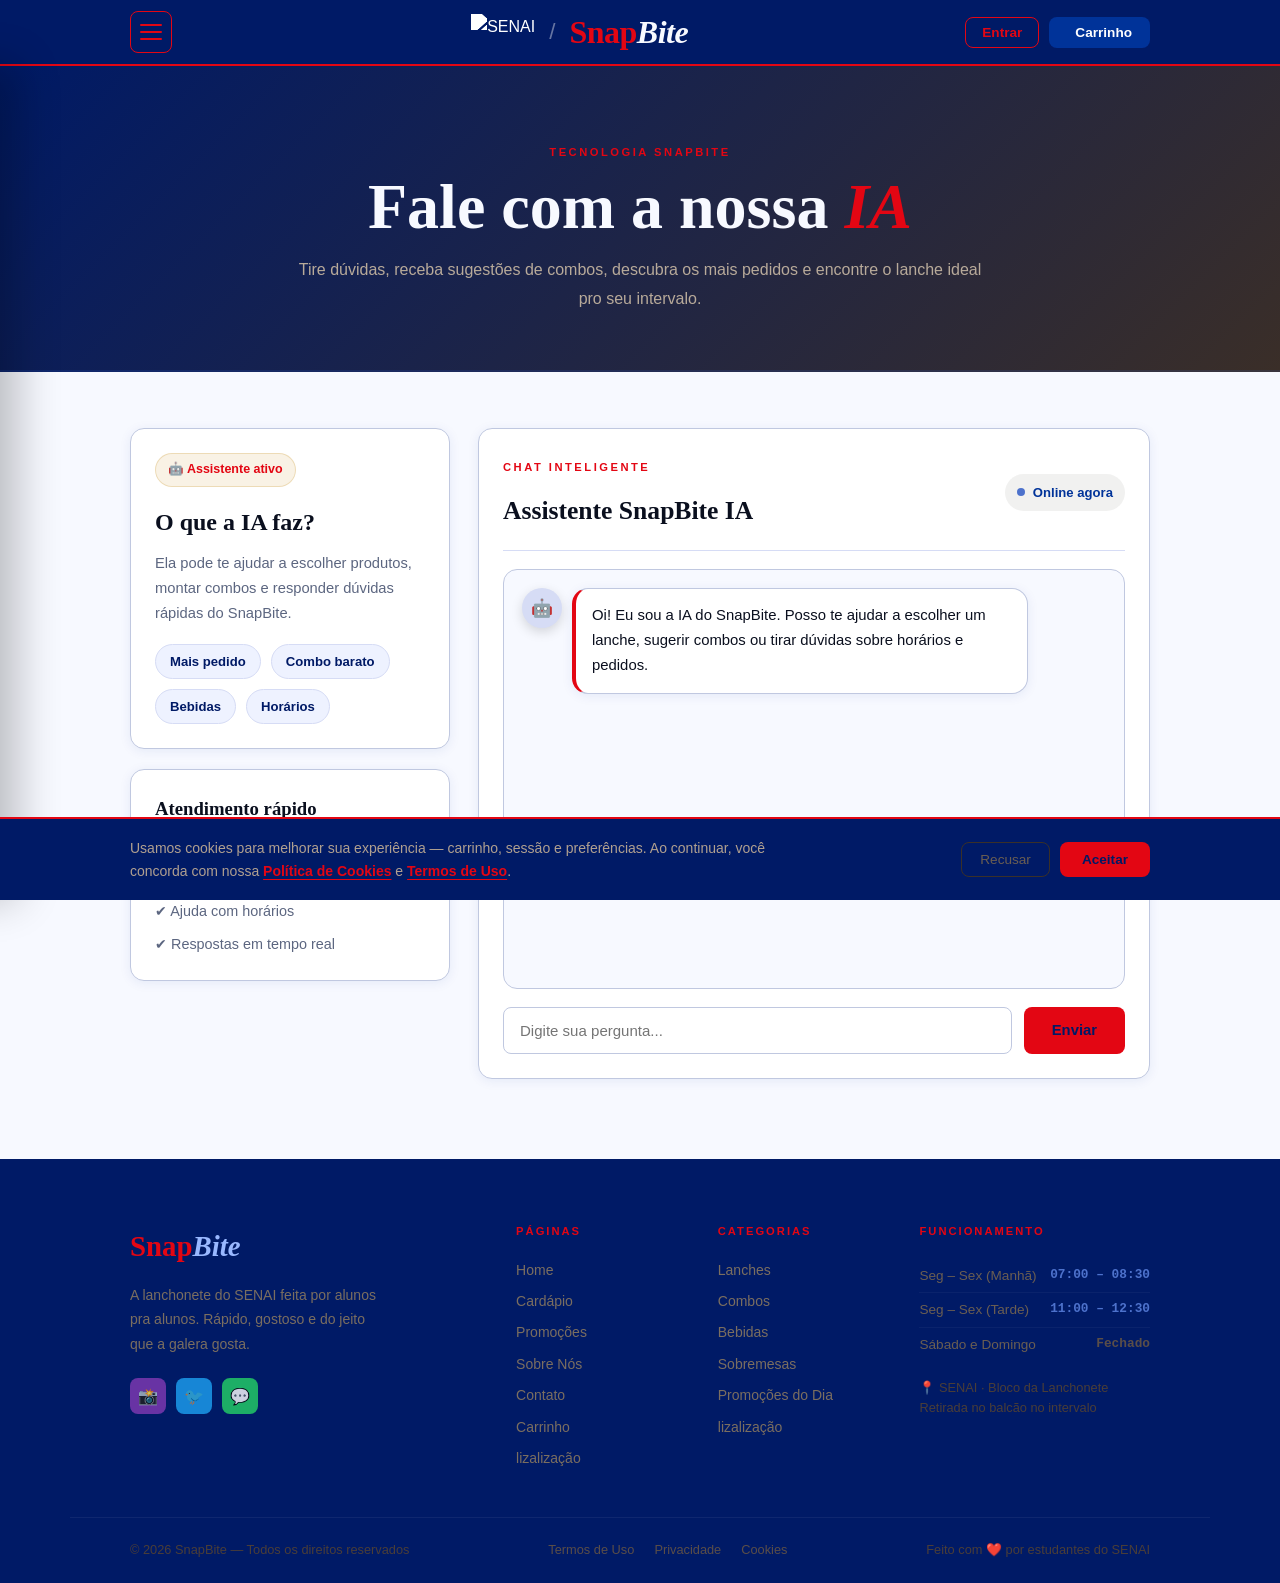
==== commit 22c7515b: "Atualizar o IA.html" ====
--- a/IA.html
+++ b/IA.html
@@ -90,10 +90,10 @@
     </section>
   </main>
 
-  <script src="js/components.js"></script>
-  <script src="js/const respostasIA = [.js"></script>
-  <script src="js/app.js"></script>
-<script type="module" src="backend/firebase-auth.js"></script>
+  <script src="components.js"></script>
+  <script src="const respostasIA = [.js"></script>
+  <script src="app.js"></script>
+<script type="module" src="firebase-auth.js"></script>
 
 </body>
 </html>
